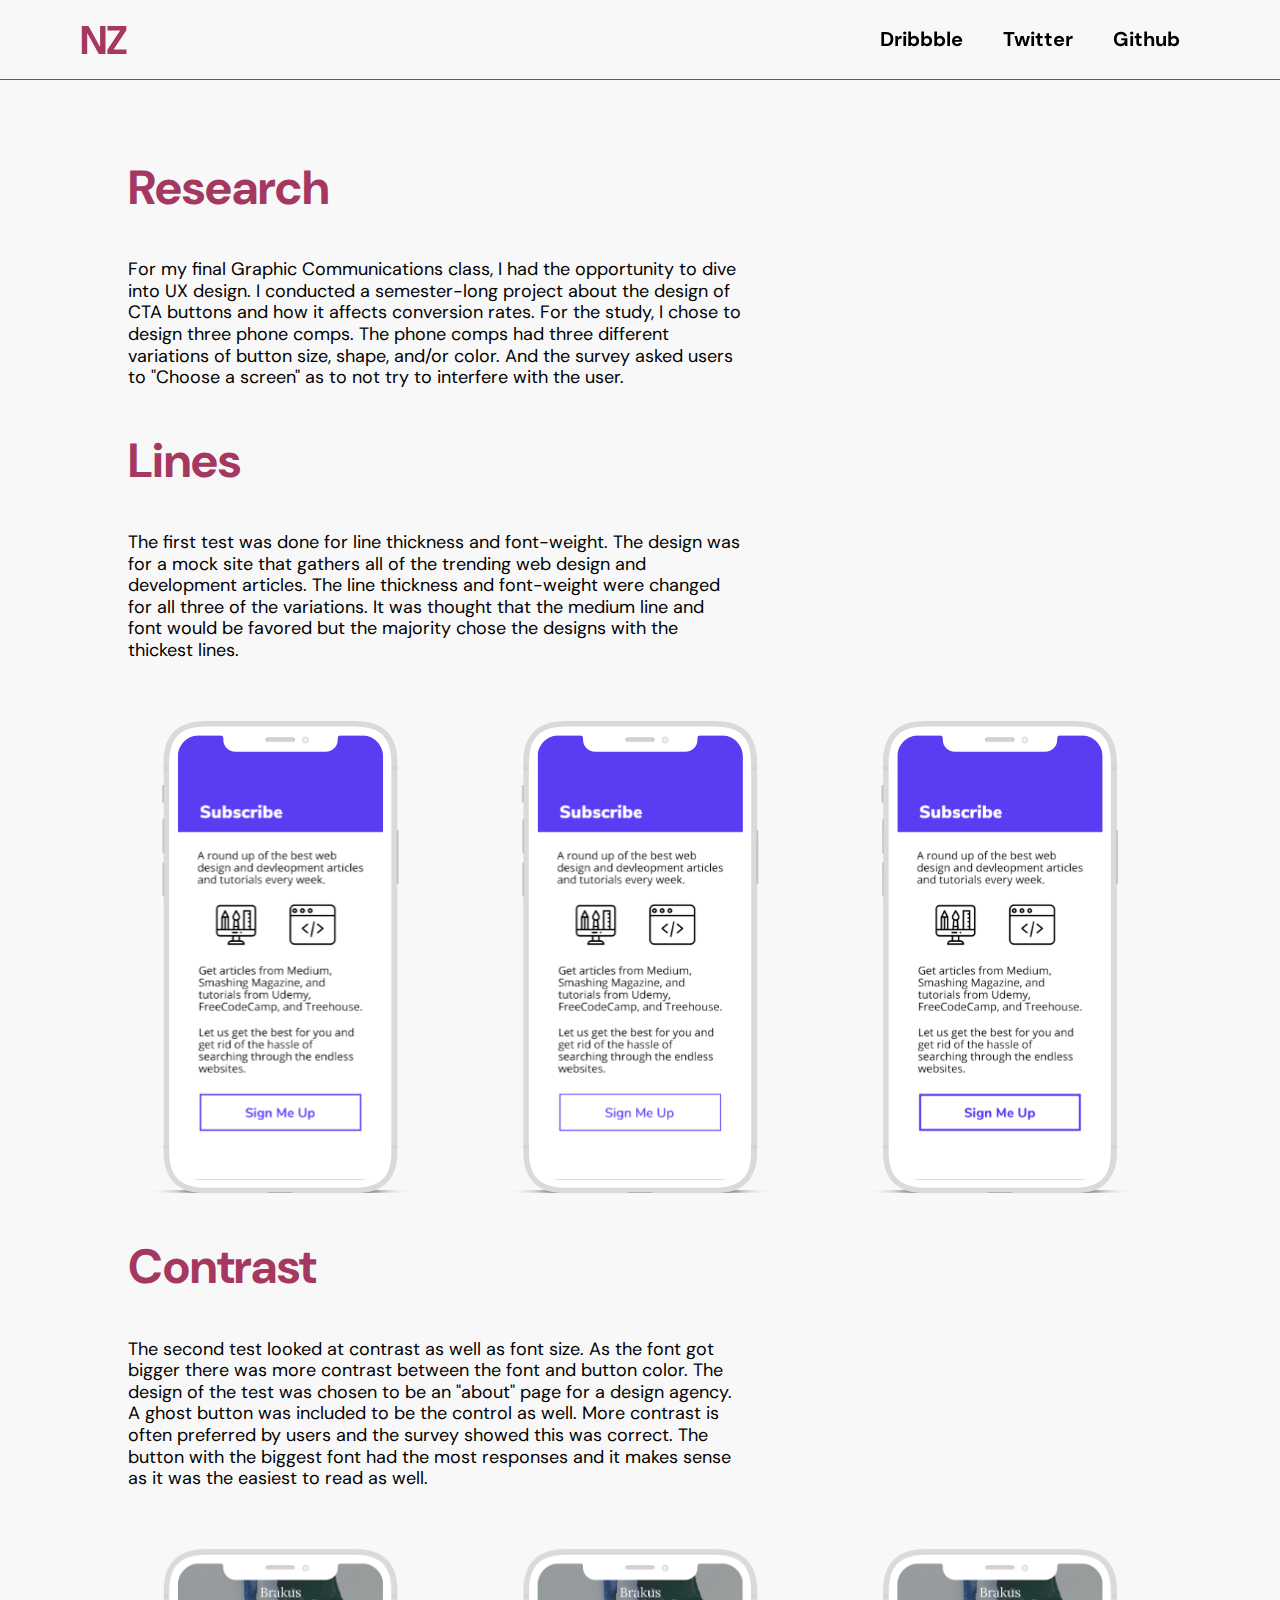
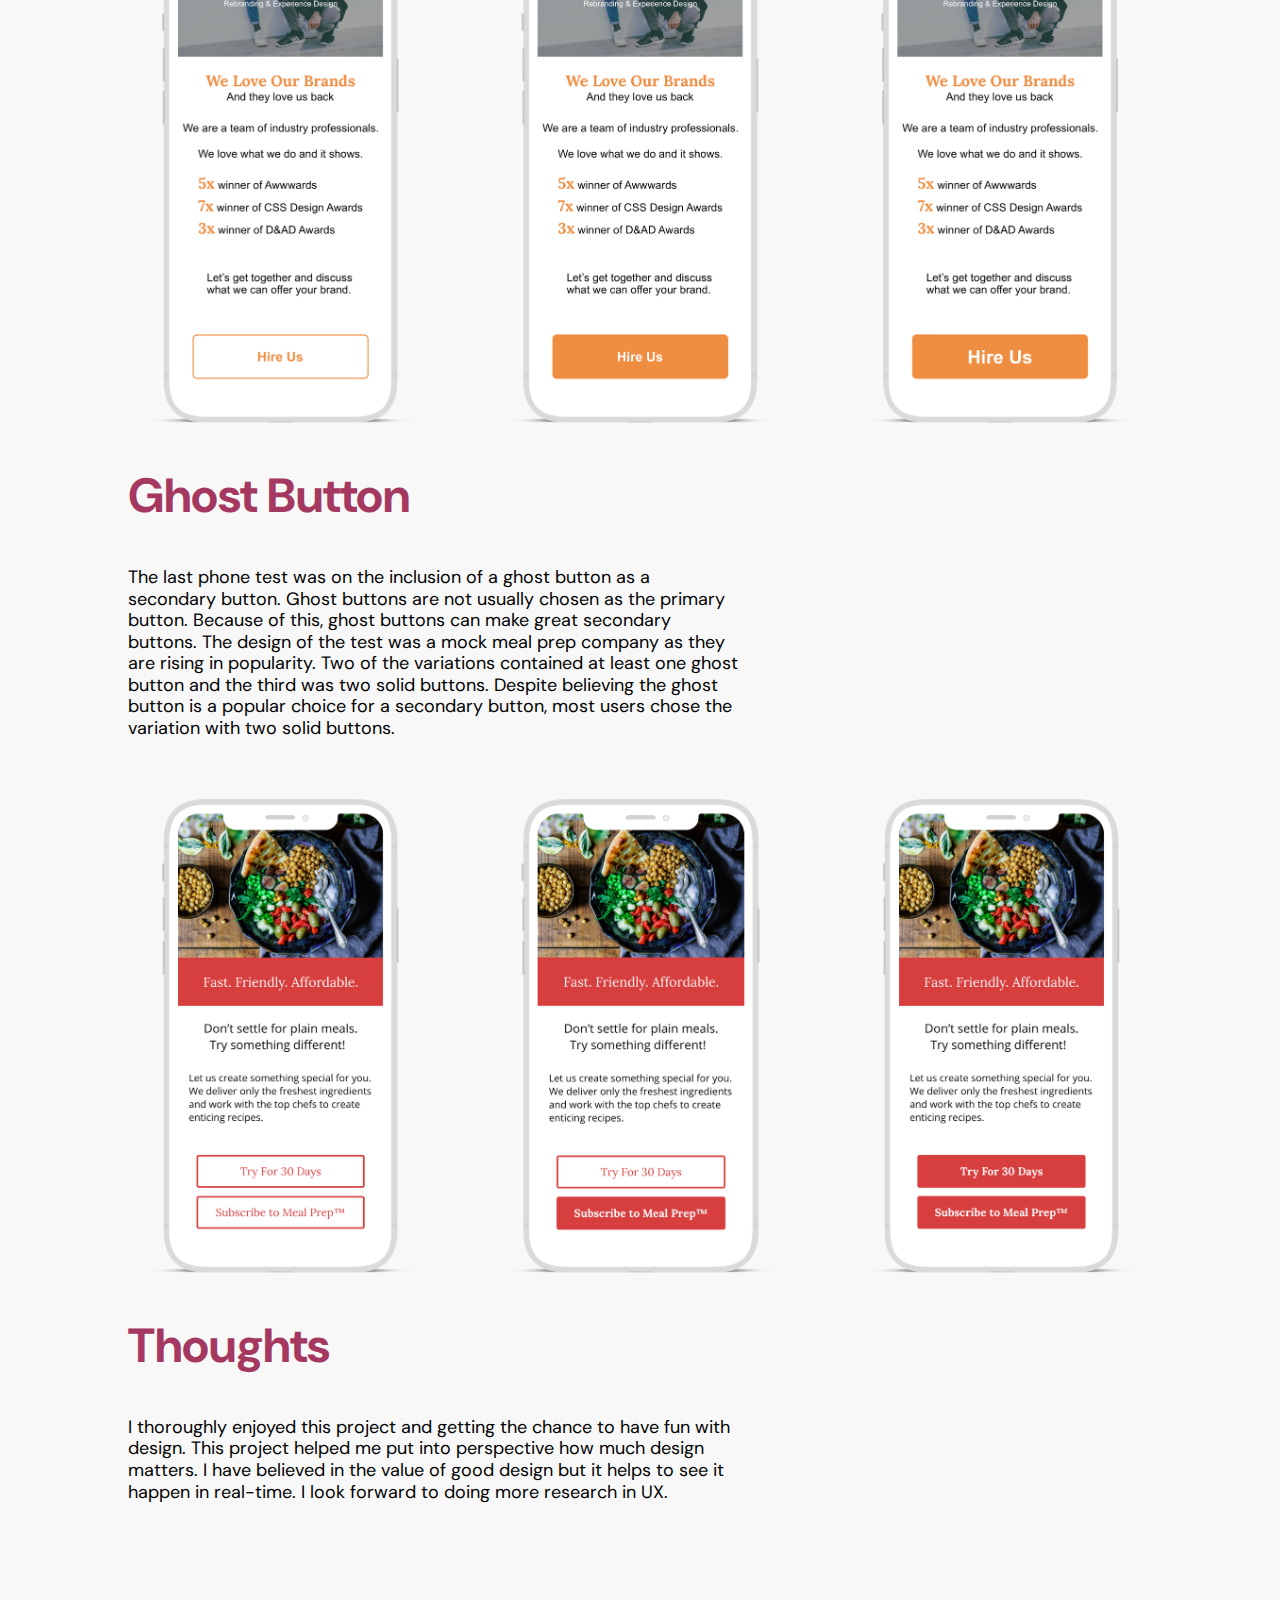
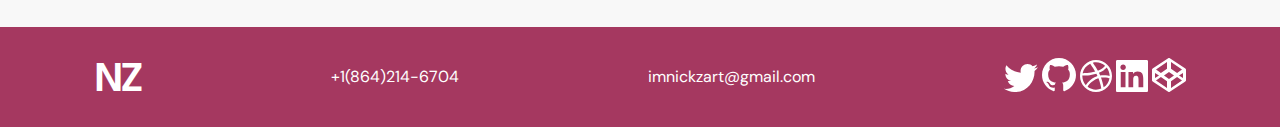
==== research.html @ 61e6c29d "UPDATE: content" ====
<!DOCTYPE html>  
<html lang="en">
    <head>
        <link href="https://fonts.googleapis.com/css?family=DM+Sans:400,700&display=swap" rel="stylesheet">
        <link href="https://fonts.googleapis.com/css?family=DM+Serif+Text&display=swap" rel="stylesheet">
        
        
        <meta name="viewport" content="width=device-width, initial-scale=1"/>
        <link rel="stylesheet" type="text/css" href="outside/normalize.css">
        <link rel="stylesheet" type="text/css" href="outside/modernizr.js">
        
        <link rel="stylesheet" type="text/css" href="stylesheets/style.css">

        
        <title>On buttons</title>
    </head>
    
    
    <body>
        
        <div class="nav">
            
            <a class="logo" href="./index.html">NZ</a>
            
            <ul>
                <li><a href="https://dribbble.com/njzart" target="_blank">Dribbble</a></li>
                <li><a href="https://twitter.com/nzart_GC" target="_blank">Twitter</a></li>
                <li><a href="https://github.com/nzart" target="_blank">Github</a></li>
            </ul>
            
        </div>
        
        
        <div class="wrapper">
            
            <div class="moar"></div>
            <div class="content">
                <div class="head">Research</div>
                
                    
                <div class="contentWrap">
                    <div class="textContent">
                        <p>For my final Graphic Communications class, I had the opportunity to dive into UX design. I conducted a semester-long project about the design of CTA buttons and how it affects conversion rates. For the study, I chose to design three phone comps. The phone comps had three different variations of button size, shape, and/or color. And the survey asked users to "Choose a screen" as to not try to interfere with the user.</p>
                    </div>
                </div>
            
                <div class="head">Lines</div>
                <div class="contentWrap">
                    <div class="textContent">
                        <p>The first test was done for line thickness and font-weight. The design was for a mock site that gathers all of the trending web design and development articles. The line thickness and font-weight were changed for all three of the variations. It was thought that the medium line and font would be favored but the majority chose the designs with the thickest lines.</p>
                    </div>
                    
                    <img class="bigish" src="./img/thicccCompNEW.svg">
                </div>    

                <div class="head">Contrast</div>
                <div class="contentWrap">
                    <div class="textContent">
                        <p>The second test looked at contrast as well as font size. As the font got bigger there was more contrast between the font and button color.  The design of the test was chosen to be an "about" page for a design agency. A ghost button was included to be the control as well. More contrast is often preferred by users and the survey showed this was correct. The button with the biggest font had the most responses and it makes sense as it was the easiest to read as well.</p>
                    </div>
                    <img class="bigish" src="./img/colorComp.png">
                </div>

                    <div class="head">Ghost Button</div>
                    <div class="contentWrap">
                        <div class="textContent">
                            <p>The last phone test was on the inclusion of a ghost button as a secondary button. 
                            Ghost buttons are not usually chosen as the primary button. 
                            Because of this, ghost buttons can make great secondary buttons. 
                            The design of the test was a mock meal prep company as they are rising in popularity. 
                            Two of the variations contained at least one ghost button and the third was two solid buttons. 
                            Despite believing the ghost button is a popular choice for a secondary button, most users chose the variation with two solid buttons.</p>
                        </div>
                        <img class="bigish" src="./img/mealPrepComp.png">
                    </div>    

                <div class="head">Thoughts</div>
                <div class="contentWrap">
                    <div class="textContent">
                        <p>I thoroughly enjoyed this project and getting the chance to have fun with design. This project helped me put into perspective how much design matters.  I have believed in the value of good design but it helps to see it happen in real-time. I look forward to doing more research in UX.</p>
                    </div>
                </div>    
                    
                    
            </div>
              
            
            
            
        
        </div>    
        
        <footer>
            <div id="foot">NZ</div>
            <a class="text" href="#">+1(864)214-6704</a>
            <a class="text" href="mailto:imnickzart@gmail.com">imnickzart@gmail.com</a>
            <div id="social">
                <a class="text" href="https://twitter.com/nzart_GC" target="_blank"><img src="./img/twit.svg"></a>
                <a class="text" href="https://github.com/nzart" target="_blank"><img src="./img/git.svg"></a>
                <a class="text" href="https://dribbble.com/njzart" target="_blank"><img src="./img/dribbb.svg"></a>
                <a class="text" href="https://www.linkedin.com/in/imnickzart/" target="_blank"><img src="./img/linkd.svg"></a>
                <a class="text" href="https://codepen.io/njzart1996/" target="_blank"><img src="./img/codp.svg"></a>
            </div>
            <script src="script.js"></script>
        </footer>

        
    </body>
---- stylesheets/style.css ----
/* line 3, ../sass/style.scss */
body {
  margin: 0 auto;
  padding: 0;
  background-color: #f8f8f8;
}

/* line 9, ../sass/style.scss */
.nav {
  display: inline-flex;
  justify-content: space-between;
  padding: 0 5em;
  align-items: center;
  position: fixed;
  overflow: hidden;
  box-sizing: border-box;
  top: 0;
  width: 100%;
  height: 5em;
  border-bottom: 1px solid #A53860;
  transition: all .5s;
}
@media (max-width: 500px) {
  /* line 9, ../sass/style.scss */
  .nav {
    padding: 0 2em;
  }
}
/* line 25, ../sass/style.scss */
.nav .logo {
  font-family: "DM Sans", sans-serif;
  color: #A53860;
  font-size: 2.5em;
  font-weight: 700;
}
@media (max-width: 500px) {
  /* line 25, ../sass/style.scss */
  .nav .logo {
    font-size: 2em;
  }
}
/* line 34, ../sass/style.scss */
.nav ul {
  display: flex;
  list-style: none;
  font-family: "DM Sans", sans-serif;
  font-size: 1.25em;
  font-weight: 700;
}
@media (max-width: 500px) {
  /* line 34, ../sass/style.scss */
  .nav ul {
    font-size: 1em;
  }
}
/* line 43, ../sass/style.scss */
.nav ul li {
  margin: 0;
  padding: 1em;
}
@media (max-width: 500px) {
  /* line 43, ../sass/style.scss */
  .nav ul li {
    padding: .75em;
  }
}
/* line 49, ../sass/style.scss */
.nav ul li a {
  text-decoration: none;
  color: #000;
}

/* line 57, ../sass/style.scss */
.nav-colored {
  background-color: #A53860;
  color: #fff;
}

/* line 61, ../sass/style.scss */
.nav-transparent {
  background-color: #fff;
}

/* line 65, ../sass/style.scss */
.wrapper {
  display: flex;
  flex-direction: column;
  justify-content: center;
  align-items: center;
  margin: 0;
}

/* line 73, ../sass/style.scss */
#landingPage {
  width: 80%;
  height: 100%;
  padding-bottom: 10em;
}
/* line 77, ../sass/style.scss */
#landingPage #firstText {
  padding-top: 20em;
}

/* line 82, ../sass/style.scss */
.head {
  font-family: "DM Sans", sans-serif;
  font-weight: 700;
  font-size: 3em;
  color: #A53860;
}
@media (max-width: 480px) {
  /* line 82, ../sass/style.scss */
  .head {
    font-size: 2em;
  }
}

/* line 92, ../sass/style.scss */
a {
  text-decoration: none;
}

/* line 96, ../sass/style.scss */
#hero {
  content: '';
}
/* line 98, ../sass/style.scss */
#hero #notorious {
  background-size: contain;
  width: 100%;
  height: auto;
}

/* line 105, ../sass/style.scss */
.content {
  padding: 5em 0;
  width: 80%;
}
@media (max-width: 768px) {
  /* line 105, ../sass/style.scss */
  .content {
    padding: 3em 0;
  }
}
/* line 111, ../sass/style.scss */
.content .contentWrap {
  padding: 1em 0;
  margin: 0 auto;
  display: flex;
  justify-content: space-between;
  align-items: flex-start;
  flex-direction: row;
  flex-wrap: wrap;
  height: inherit;
}

/* line 123, ../sass/style.scss */
.textContent {
  width: 60%;
  font-family: "DM Sans", sans-serif;
  font-size: 18px;
  line-height: 1.2;
}
@media (max-width: 1000px) {
  /* line 123, ../sass/style.scss */
  .textContent {
    width: 80%;
  }
}
@media (max-width: 768px) {
  /* line 123, ../sass/style.scss */
  .textContent {
    width: 90%;
  }
}
@media (max-width: 700px) {
  /* line 123, ../sass/style.scss */
  .textContent {
    font-size: 16px;
  }
}
/* line 137, ../sass/style.scss */
.textContent p {
  margin: 28px 0;
}
/* line 140, ../sass/style.scss */
.textContent #headerText {
  font-size: 20px;
}

/* line 145, ../sass/style.scss */
.personal {
  background-size: contain;
  width: 320px;
  height: 456px;
}
@media (max-width: 1000px) {
  /* line 145, ../sass/style.scss */
  .personal {
    margin: 0 auto;
  }
}
@media (max-width: 600px) {
  /* line 145, ../sass/style.scss */
  .personal {
    width: 200px;
    height: auto;
  }
}

/* line 158, ../sass/style.scss */
.sparta {
  width: 300px;
  height: auto;
  background-size: contain;
  margin: 2em 0;
}

/* line 165, ../sass/style.scss */
.newComp {
  width: 275px;
  margin: 4em 0;
  border-radius: .5em;
  background-color: #fff;
  margin-bottom: 1em;
  box-shadow: 0 4px 6px -1px rgba(0, 0, 0, 0.1), 0 2px 4px -1px rgba(0, 0, 0, 0.06);
  overflow: hidden;
  transition: box-shadow .25s linear;
}
/* line 174, ../sass/style.scss */
.newComp:hover {
  box-shadow: 0 20px 6px -1px rgba(0, 0, 0, 0.5), 0 2px 4px -1px rgba(0, 0, 0, 0.06);
}
@media (max-width: 680px) {
  /* line 165, ../sass/style.scss */
  .newComp {
    margin: 2em auto;
    width: 175px;
  }
}
@media (max-width: 480px) {
  /* line 165, ../sass/style.scss */
  .newComp {
    margin: .8em auto;
    width: 125px;
  }
}
/* line 185, ../sass/style.scss */
.newComp .compImg {
  width: inherit;
  height: auto;
  background-size: contain;
}
/* line 190, ../sass/style.scss */
.newComp .subContent {
  padding: .5em 0 .75em .5em;
  height: 60px;
  display: flex;
  justify-content: space-between;
  margin: 0 .5em;
  align-items: center;
}
@media (max-width: 500px) {
  /* line 190, ../sass/style.scss */
  .newComp .subContent {
    height: 30px;
  }
}
/* line 200, ../sass/style.scss */
.newComp .subContent .text {
  font-family: "DM Serif Text", serif;
  font-style: italic;
  color: #000;
  font-size: 1em;
}
@media (max-width: 500px) {
  /* line 200, ../sass/style.scss */
  .newComp .subContent .text {
    font-size: .8em;
  }
}
/* line 209, ../sass/style.scss */
.newComp .subContent .subText {
  width: 2em;
}
@media (max-width: 500px) {
  /* line 209, ../sass/style.scss */
  .newComp .subContent .subText {
    width: 1.5em;
  }
}

/* line 218, ../sass/style.scss */
#contact {
  width: 80%;
  margin: 2em 10em 4em;
  font-family: "DM Sans", sans-serif;
}
/* line 223, ../sass/style.scss */
#contact #contactWrap {
  padding: 1em 0 3em;
  margin: 0 auto;
  display: flex;
  font-size: 18px;
  justify-content: space-between;
  align-items: flex-start;
  flex-direction: row;
  flex-wrap: wrap;
  height: inherit;
}
/* line 234, ../sass/style.scss */
#contact #contactWrap ul {
  display: flex;
  justify-content: space-between;
  padding: 0;
}
/* line 238, ../sass/style.scss */
#contact #contactWrap ul li {
  list-style: none;
}
/* line 240, ../sass/style.scss */
#contact #contactWrap ul li a {
  text-decoration: none;
  color: #000;
}

/* line 250, ../sass/style.scss */
form {
  margin: .5em auto;
  display: flex;
  justify-content: center;
  align-items: center;
  flex-direction: column;
  width: 100%;
  font-family: "DM Sans", sans-serif;
  border-radius: .5em;
  box-shadow: 0 4px 6px -1px rgba(0, 0, 0, 0.1), 0 2px 4px -1px rgba(0, 0, 0, 0.06);
}
/* line 260, ../sass/style.scss */
form input, form textarea {
  margin: 1em auto;
  padding: .5em;
  width: 75%;
  border: none;
  border-bottom: 1px solid #000;
}
/* line 267, ../sass/style.scss */
form textarea {
  height: 4em;
}
/* line 270, ../sass/style.scss */
form button {
  width: 10em;
  height: 2.5em;
  margin: 1em auto;
  border: none;
  font-family: "DM Sans", sans-serif;
  font-size: 1.25em;
  background-color: #A53860;
  color: #fff;
  border-radius: .5em;
  cursor: pointer;
}
/* line 281, ../sass/style.scss */
form button:hover {
  background-color: #7f2b4a;
}

/* line 288, ../sass/style.scss */
footer {
  width: 100%;
  height: 100px;
  background-color: #A53860;
  display: flex;
  justify-content: space-around;
  align-items: center;
  flex-wrap: wrap;
}
@media (max-width: 700px) {
  /* line 288, ../sass/style.scss */
  footer {
    flex-wrap: wrap;
  }
}
/* line 299, ../sass/style.scss */
footer #foot {
  font-family: "DM Sans", sans-serif;
  color: #fff;
  font-size: 2.5em;
  font-weight: 700;
}
@media (max-width: 480px) {
  /* line 299, ../sass/style.scss */
  footer #foot {
    font-size: 2em;
  }
}
/* line 308, ../sass/style.scss */
footer .text {
  font-family: "DM Sans", sans-serif;
  font-size: 1em;
}
/* line 312, ../sass/style.scss */
footer a {
  color: #fff;
  text-decoration: none;
}

/* line 318, ../sass/style.scss */
.moar {
  padding-top: 5em;
}

/* line 322, ../sass/style.scss */
.bigish {
  background-size: cover;
  background-repeat: no-repeat;
  background-position: center;
  margin: 0 auto;
  width: 100%;
  height: 100%;
  text-align: center;
}
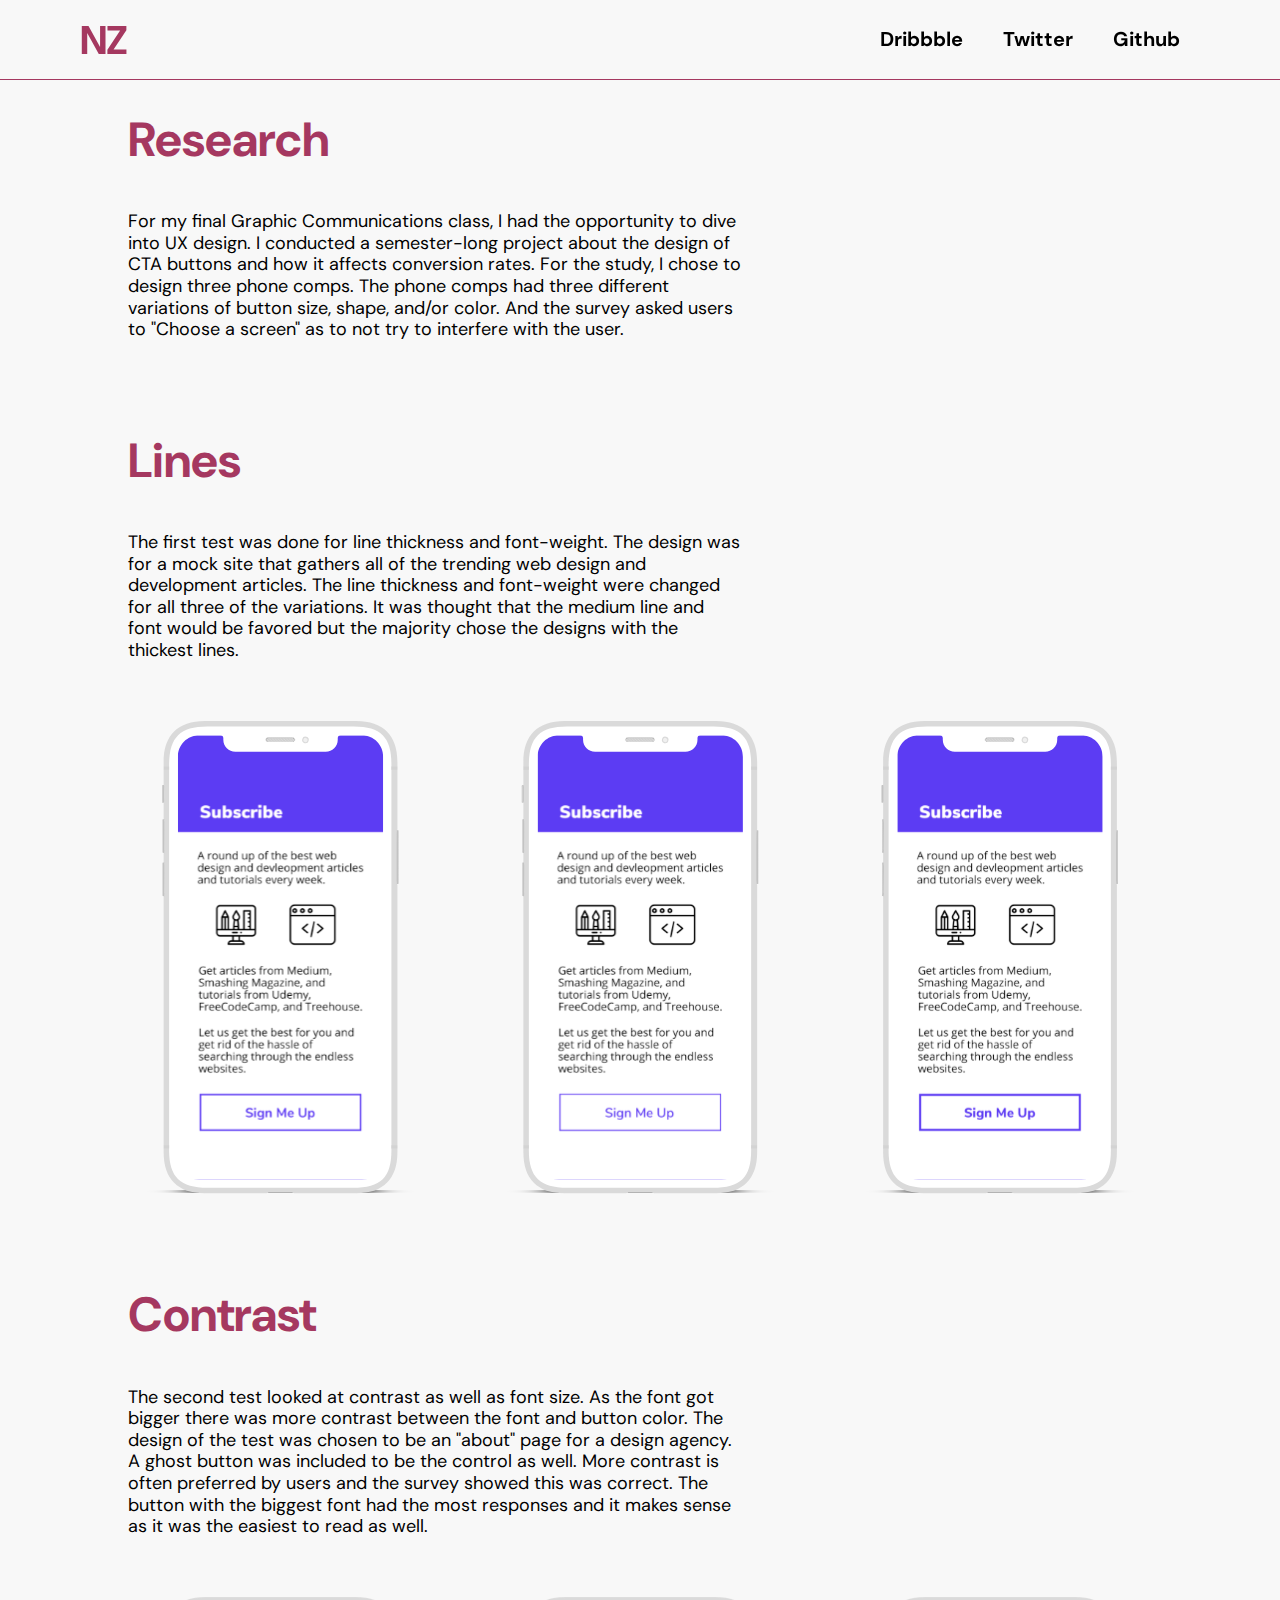
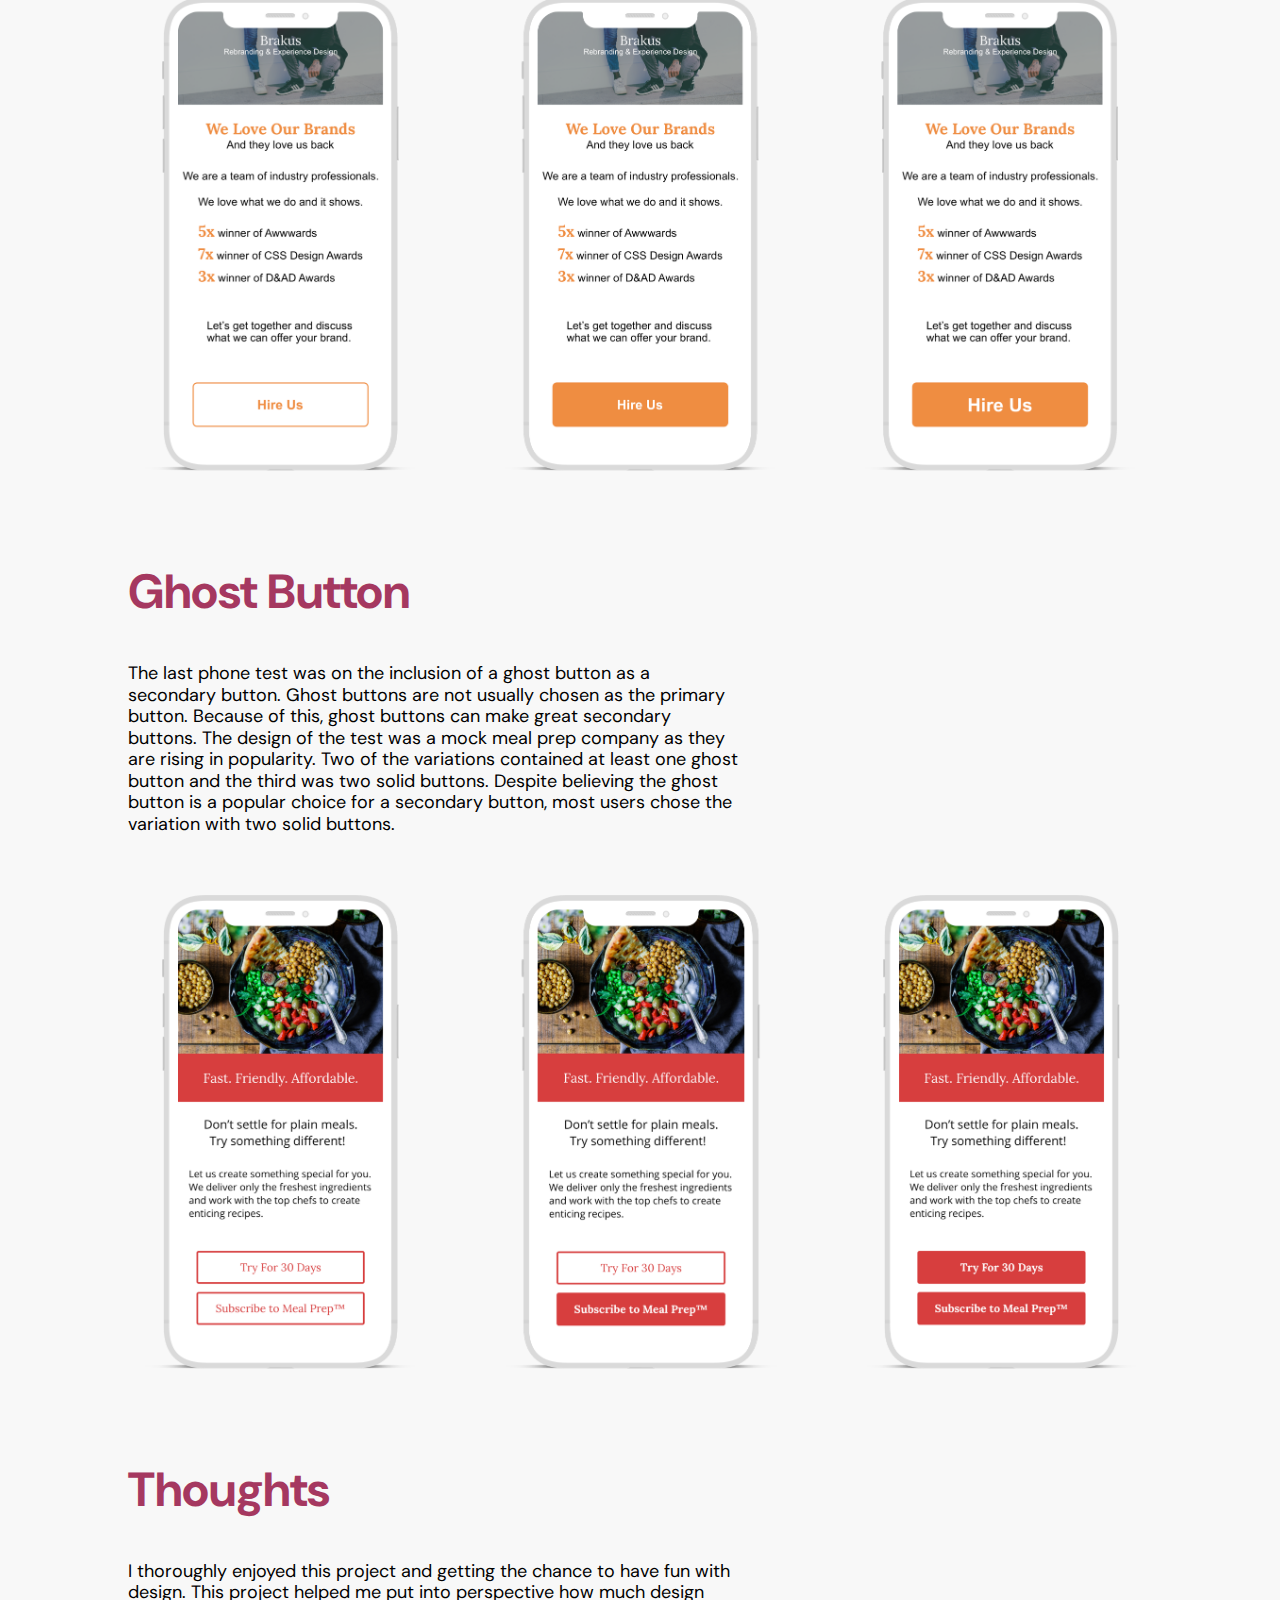
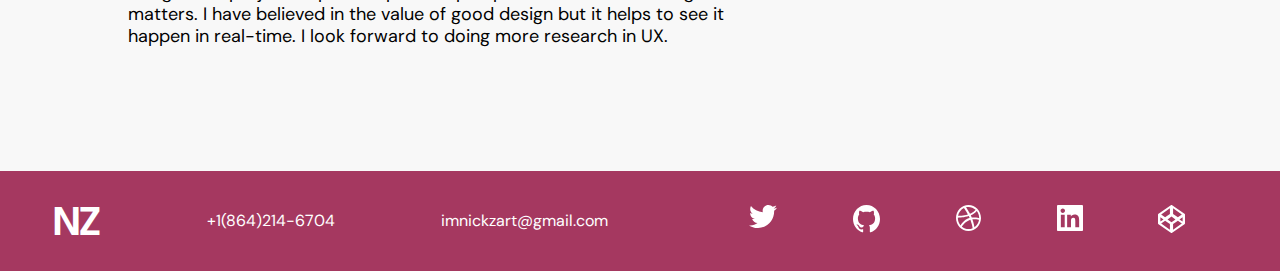
==== commit 47bd06db: "UPDATE: 07.23.19" ====
--- a/research.html
+++ b/research.html
@@ -10,6 +10,16 @@
         <link rel="stylesheet" type="text/css" href="outside/modernizr.js">
         
         <link rel="stylesheet" type="text/css" href="stylesheets/style.css">
+        
+        <!-- Global site tag (gtag.js) - Google Analytics -->
+        <script async src="https://www.googletagmanager.com/gtag/js?id=UA-142236474-2"></script>
+        <script>
+          window.dataLayer = window.dataLayer || [];
+          function gtag(){dataLayer.push(arguments);}
+          gtag('js', new Date());
+
+          gtag('config', 'UA-142236474-2');
+        </script>
 
         
         <title>On buttons</title>
@@ -23,9 +33,9 @@
             <a class="logo" href="./index.html">NZ</a>
             
             <ul>
-                <li><a href="https://dribbble.com/njzart" target="_blank">Dribbble</a></li>
-                <li><a href="https://twitter.com/nzart_GC" target="_blank">Twitter</a></li>
-                <li><a href="https://github.com/nzart" target="_blank">Github</a></li>
+                <li><a href="https://dribbble.com/njzart" target="_blank" class="first">Dribbble</a></li>
+                <li><a href="https://twitter.com/nzart_GC" target="_blank" class="second">Twitter</a></li>
+                <li><a href="https://github.com/nzart" target="_blank" class="third">Github</a></li>
             </ul>
             
         </div>
--- a/stylesheets/style.css
+++ b/stylesheets/style.css
@@ -12,6 +12,7 @@
   padding: 0 5em;
   align-items: center;
   position: fixed;
+  z-index: 999;
   overflow: hidden;
   box-sizing: border-box;
   top: 0;
@@ -26,7 +27,7 @@
     padding: 0 2em;
   }
 }
-/* line 25, ../sass/style.scss */
+/* line 26, ../sass/style.scss */
 .nav .logo {
   font-family: "DM Sans", sans-serif;
   color: #A53860;
@@ -34,12 +35,12 @@
   font-weight: 700;
 }
 @media (max-width: 500px) {
-  /* line 25, ../sass/style.scss */
+  /* line 26, ../sass/style.scss */
   .nav .logo {
     font-size: 2em;
   }
 }
-/* line 34, ../sass/style.scss */
+/* line 35, ../sass/style.scss */
 .nav ul {
   display: flex;
   list-style: none;
@@ -48,40 +49,40 @@
   font-weight: 700;
 }
 @media (max-width: 500px) {
-  /* line 34, ../sass/style.scss */
+  /* line 35, ../sass/style.scss */
   .nav ul {
     font-size: 1em;
   }
 }
-/* line 43, ../sass/style.scss */
+/* line 44, ../sass/style.scss */
 .nav ul li {
   margin: 0;
   padding: 1em;
 }
 @media (max-width: 500px) {
-  /* line 43, ../sass/style.scss */
+  /* line 44, ../sass/style.scss */
   .nav ul li {
     padding: .75em;
   }
 }
-/* line 49, ../sass/style.scss */
+/* line 50, ../sass/style.scss */
 .nav ul li a {
   text-decoration: none;
   color: #000;
 }
 
-/* line 57, ../sass/style.scss */
+/* line 58, ../sass/style.scss */
 .nav-colored {
   background-color: #A53860;
   color: #fff;
 }
 
-/* line 61, ../sass/style.scss */
+/* line 62, ../sass/style.scss */
 .nav-transparent {
   background-color: #fff;
 }
 
-/* line 65, ../sass/style.scss */
+/* line 66, ../sass/style.scss */
 .wrapper {
   display: flex;
   flex-direction: column;
@@ -90,61 +91,50 @@
   margin: 0;
 }
 
-/* line 73, ../sass/style.scss */
+/* line 74, ../sass/style.scss */
 #landingPage {
   width: 80%;
   height: 100%;
-  padding-bottom: 10em;
-}
-/* line 77, ../sass/style.scss */
+  padding-bottom: 5em;
+}
+/* line 78, ../sass/style.scss */
 #landingPage #firstText {
-  padding-top: 20em;
-}
-
-/* line 82, ../sass/style.scss */
+  padding-top: 15em;
+}
+@media (max-width: 500px) {
+  /* line 78, ../sass/style.scss */
+  #landingPage #firstText {
+    padding-top: 10em;
+  }
+}
+
+/* line 86, ../sass/style.scss */
 .head {
   font-family: "DM Sans", sans-serif;
   font-weight: 700;
   font-size: 3em;
   color: #A53860;
 }
-@media (max-width: 480px) {
-  /* line 82, ../sass/style.scss */
+@media (max-width: 500px) {
+  /* line 86, ../sass/style.scss */
   .head {
     font-size: 2em;
   }
 }
 
-/* line 92, ../sass/style.scss */
+/* line 96, ../sass/style.scss */
 a {
   text-decoration: none;
 }
 
-/* line 96, ../sass/style.scss */
-#hero {
-  content: '';
-}
-/* line 98, ../sass/style.scss */
-#hero #notorious {
-  background-size: contain;
-  width: 100%;
-  height: auto;
-}
-
-/* line 105, ../sass/style.scss */
+/* line 100, ../sass/style.scss */
 .content {
-  padding: 5em 0;
+  padding: 2em 0;
   width: 80%;
 }
-@media (max-width: 768px) {
-  /* line 105, ../sass/style.scss */
-  .content {
-    padding: 3em 0;
-  }
-}
-/* line 111, ../sass/style.scss */
+/* line 103, ../sass/style.scss */
 .content .contentWrap {
-  padding: 1em 0;
+  padding: 1em 0 4em;
   margin: 0 auto;
   display: flex;
   justify-content: space-between;
@@ -154,7 +144,7 @@
   height: inherit;
 }
 
-/* line 123, ../sass/style.scss */
+/* line 115, ../sass/style.scss */
 .textContent {
   width: 60%;
   font-family: "DM Sans", sans-serif;
@@ -162,53 +152,53 @@
   line-height: 1.2;
 }
 @media (max-width: 1000px) {
-  /* line 123, ../sass/style.scss */
+  /* line 115, ../sass/style.scss */
   .textContent {
     width: 80%;
   }
 }
 @media (max-width: 768px) {
-  /* line 123, ../sass/style.scss */
+  /* line 115, ../sass/style.scss */
   .textContent {
     width: 90%;
   }
 }
 @media (max-width: 700px) {
-  /* line 123, ../sass/style.scss */
+  /* line 115, ../sass/style.scss */
   .textContent {
     font-size: 16px;
   }
 }
-/* line 137, ../sass/style.scss */
+/* line 129, ../sass/style.scss */
 .textContent p {
   margin: 28px 0;
 }
-/* line 140, ../sass/style.scss */
+/* line 132, ../sass/style.scss */
 .textContent #headerText {
   font-size: 20px;
 }
 
-/* line 145, ../sass/style.scss */
+/* line 137, ../sass/style.scss */
 .personal {
   background-size: contain;
   width: 320px;
   height: 456px;
 }
 @media (max-width: 1000px) {
-  /* line 145, ../sass/style.scss */
+  /* line 137, ../sass/style.scss */
   .personal {
     margin: 0 auto;
   }
 }
 @media (max-width: 600px) {
-  /* line 145, ../sass/style.scss */
+  /* line 137, ../sass/style.scss */
   .personal {
     width: 200px;
     height: auto;
   }
 }
 
-/* line 158, ../sass/style.scss */
+/* line 150, ../sass/style.scss */
 .sparta {
   width: 300px;
   height: auto;
@@ -216,87 +206,13 @@
   margin: 2em 0;
 }
 
-/* line 165, ../sass/style.scss */
-.newComp {
-  width: 275px;
-  margin: 4em 0;
-  border-radius: .5em;
-  background-color: #fff;
-  margin-bottom: 1em;
-  box-shadow: 0 4px 6px -1px rgba(0, 0, 0, 0.1), 0 2px 4px -1px rgba(0, 0, 0, 0.06);
-  overflow: hidden;
-  transition: box-shadow .25s linear;
-}
-/* line 174, ../sass/style.scss */
-.newComp:hover {
-  box-shadow: 0 20px 6px -1px rgba(0, 0, 0, 0.5), 0 2px 4px -1px rgba(0, 0, 0, 0.06);
-}
-@media (max-width: 680px) {
-  /* line 165, ../sass/style.scss */
-  .newComp {
-    margin: 2em auto;
-    width: 175px;
-  }
-}
-@media (max-width: 480px) {
-  /* line 165, ../sass/style.scss */
-  .newComp {
-    margin: .8em auto;
-    width: 125px;
-  }
-}
-/* line 185, ../sass/style.scss */
-.newComp .compImg {
-  width: inherit;
-  height: auto;
-  background-size: contain;
-}
-/* line 190, ../sass/style.scss */
-.newComp .subContent {
-  padding: .5em 0 .75em .5em;
-  height: 60px;
-  display: flex;
-  justify-content: space-between;
-  margin: 0 .5em;
-  align-items: center;
-}
-@media (max-width: 500px) {
-  /* line 190, ../sass/style.scss */
-  .newComp .subContent {
-    height: 30px;
-  }
-}
-/* line 200, ../sass/style.scss */
-.newComp .subContent .text {
-  font-family: "DM Serif Text", serif;
-  font-style: italic;
-  color: #000;
-  font-size: 1em;
-}
-@media (max-width: 500px) {
-  /* line 200, ../sass/style.scss */
-  .newComp .subContent .text {
-    font-size: .8em;
-  }
-}
-/* line 209, ../sass/style.scss */
-.newComp .subContent .subText {
-  width: 2em;
-}
-@media (max-width: 500px) {
-  /* line 209, ../sass/style.scss */
-  .newComp .subContent .subText {
-    width: 1.5em;
-  }
-}
-
-/* line 218, ../sass/style.scss */
+/* line 157, ../sass/style.scss */
 #contact {
   width: 80%;
   margin: 2em 10em 4em;
   font-family: "DM Sans", sans-serif;
 }
-/* line 223, ../sass/style.scss */
+/* line 162, ../sass/style.scss */
 #contact #contactWrap {
   padding: 1em 0 3em;
   margin: 0 auto;
@@ -308,23 +224,23 @@
   flex-wrap: wrap;
   height: inherit;
 }
-/* line 234, ../sass/style.scss */
+/* line 173, ../sass/style.scss */
 #contact #contactWrap ul {
   display: flex;
   justify-content: space-between;
   padding: 0;
 }
-/* line 238, ../sass/style.scss */
+/* line 177, ../sass/style.scss */
 #contact #contactWrap ul li {
   list-style: none;
 }
-/* line 240, ../sass/style.scss */
+/* line 179, ../sass/style.scss */
 #contact #contactWrap ul li a {
   text-decoration: none;
   color: #000;
 }
 
-/* line 250, ../sass/style.scss */
+/* line 189, ../sass/style.scss */
 form {
   margin: .5em auto;
   display: flex;
@@ -336,7 +252,7 @@
   border-radius: .5em;
   box-shadow: 0 4px 6px -1px rgba(0, 0, 0, 0.1), 0 2px 4px -1px rgba(0, 0, 0, 0.06);
 }
-/* line 260, ../sass/style.scss */
+/* line 199, ../sass/style.scss */
 form input, form textarea {
   margin: 1em auto;
   padding: .5em;
@@ -344,11 +260,11 @@
   border: none;
   border-bottom: 1px solid #000;
 }
-/* line 267, ../sass/style.scss */
+/* line 206, ../sass/style.scss */
 form textarea {
   height: 4em;
 }
-/* line 270, ../sass/style.scss */
+/* line 209, ../sass/style.scss */
 form button {
   width: 10em;
   height: 2.5em;
@@ -361,12 +277,12 @@
   border-radius: .5em;
   cursor: pointer;
 }
-/* line 281, ../sass/style.scss */
+/* line 220, ../sass/style.scss */
 form button:hover {
   background-color: #7f2b4a;
 }
 
-/* line 288, ../sass/style.scss */
+/* line 227, ../sass/style.scss */
 footer {
   width: 100%;
   height: 100px;
@@ -377,12 +293,12 @@
   flex-wrap: wrap;
 }
 @media (max-width: 700px) {
-  /* line 288, ../sass/style.scss */
+  /* line 227, ../sass/style.scss */
   footer {
     flex-wrap: wrap;
   }
 }
-/* line 299, ../sass/style.scss */
+/* line 238, ../sass/style.scss */
 footer #foot {
   font-family: "DM Sans", sans-serif;
   color: #fff;
@@ -390,28 +306,38 @@
   font-weight: 700;
 }
 @media (max-width: 480px) {
-  /* line 299, ../sass/style.scss */
+  /* line 238, ../sass/style.scss */
   footer #foot {
     font-size: 2em;
   }
 }
-/* line 308, ../sass/style.scss */
+/* line 247, ../sass/style.scss */
+footer #social {
+  display: flex;
+  width: 40%;
+  justify-content: space-around;
+}
+/* line 251, ../sass/style.scss */
+footer #social img {
+  width: 80%;
+}
+/* line 255, ../sass/style.scss */
 footer .text {
   font-family: "DM Sans", sans-serif;
   font-size: 1em;
 }
-/* line 312, ../sass/style.scss */
+/* line 259, ../sass/style.scss */
 footer a {
   color: #fff;
   text-decoration: none;
 }
 
-/* line 318, ../sass/style.scss */
+/* line 265, ../sass/style.scss */
 .moar {
   padding-top: 5em;
 }
 
-/* line 322, ../sass/style.scss */
+/* line 269, ../sass/style.scss */
 .bigish {
   background-size: cover;
   background-repeat: no-repeat;
@@ -421,3 +347,157 @@
   height: 100%;
   text-align: center;
 }
+
+/* line 279, ../sass/style.scss */
+.halfish {
+  background-size: cover;
+  background-repeat: no-repeat;
+  background-position: center;
+  margin: 0 auto;
+  width: 25%;
+  height: 25%;
+  text-align: center;
+}
+@media (max-width: 1000px) {
+  /* line 279, ../sass/style.scss */
+  .halfish {
+    width: 50%;
+    height: 50%;
+  }
+}
+@media (max-width: 500px) {
+  /* line 279, ../sass/style.scss */
+  .halfish {
+    width: 60%;
+    height: 60%;
+  }
+}
+
+/* line 298, ../sass/style.scss */
+.frontImg {
+  position: relative;
+  text-align: center;
+}
+/* line 301, ../sass/style.scss */
+.frontImg:hover .text {
+  text-decoration: underline;
+  left: 5%;
+}
+/* line 305, ../sass/style.scss */
+.frontImg .frontPage {
+  background-size: cover;
+  background-repeat: no-repeat;
+  background-position: center;
+  margin: 0 auto;
+  width: 100%;
+  height: 100%;
+}
+/* line 313, ../sass/style.scss */
+.frontImg #black {
+  color: #000;
+}
+/* line 316, ../sass/style.scss */
+.frontImg .text {
+  position: absolute;
+  color: #fff;
+  z-index: 5;
+  font-family: "DM Sans", sans-serif;
+  left: 3%;
+  transition: all .7s ease;
+}
+/* line 324, ../sass/style.scss */
+.frontImg .main {
+  top: .5em;
+  font-size: 3em;
+  font-weight: 700;
+  letter-spacing: .5rem;
+}
+@media (max-width: 900px) {
+  /* line 324, ../sass/style.scss */
+  .frontImg .main {
+    font-size: 1.75em;
+    letter-spacing: .35rem;
+  }
+}
+@media (max-width: 700px) {
+  /* line 324, ../sass/style.scss */
+  .frontImg .main {
+    font-size: 1.25em;
+  }
+}
+@media (max-width: 500px) {
+  /* line 324, ../sass/style.scss */
+  .frontImg .main {
+    font-size: 1em;
+    letter-spacing: .2rem;
+  }
+}
+/* line 342, ../sass/style.scss */
+.frontImg .sub {
+  top: 3.5em;
+  font-size: 1.5em;
+  font-style: italic;
+  letter-spacing: .1rem;
+}
+@media (max-width: 900px) {
+  /* line 342, ../sass/style.scss */
+  .frontImg .sub {
+    font-size: 1.15em;
+  }
+}
+@media (max-width: 700px) {
+  /* line 342, ../sass/style.scss */
+  .frontImg .sub {
+    font-size: 1em;
+  }
+}
+@media (max-width: 500px) {
+  /* line 342, ../sass/style.scss */
+  .frontImg .sub {
+    font-size: .5em;
+  }
+}
+
+/* line 359, ../sass/style.scss */
+.o_btn {
+  width: 250px;
+  height: 60px;
+  border-radius: 3px;
+  background-color: #A53860;
+  margin: 1em 0;
+  display: flex;
+  justify-content: center;
+  align-items: center;
+  overflow: hidden;
+}
+/* line 369, ../sass/style.scss */
+.o_btn .fa-arrow-right {
+  font-size: 1.5em;
+  margin: 0 auto;
+  transition: transform .125s linear;
+}
+/* line 374, ../sass/style.scss */
+.o_btn:hover .fa-arrow-right {
+  transform: translateX(10px);
+}
+/* line 377, ../sass/style.scss */
+.o_btn span {
+  display: flex;
+  font-family: "DM Sans", sans-serif;
+  font-size: 1.5em;
+  font-weight: 700;
+  margin: 0 auto;
+  overflow: hidden;
+  color: #fff;
+  transition: transform .125s linear;
+}
+/* line 387, ../sass/style.scss */
+.o_btn:hover span {
+  transform: translateX(30px);
+}
+/* line 390, ../sass/style.scss */
+.o_btn i {
+  color: #fff;
+  margin: 0 auto;
+  display: flex;
+}
